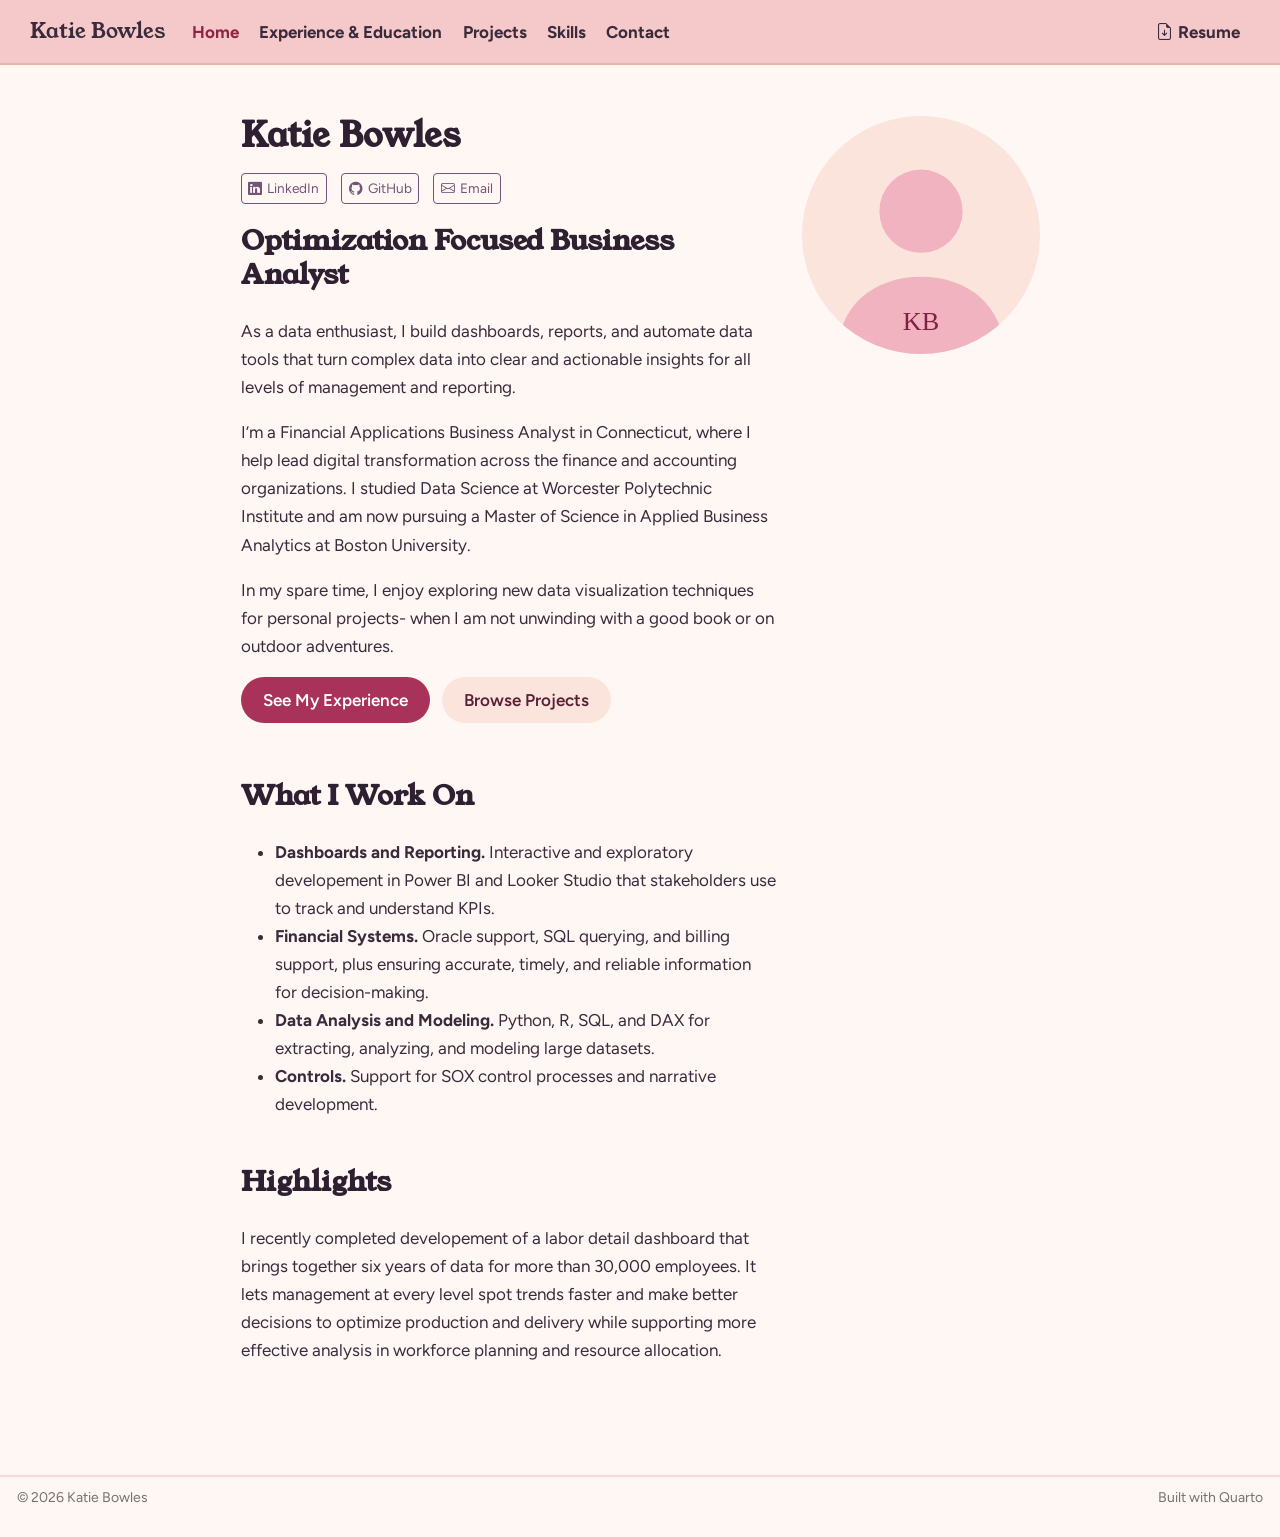
==== index.html @ 4d09daaf "Built site for gh-pages" ====
<!DOCTYPE html>
<html xmlns="http://www.w3.org/1999/xhtml" lang="en" xml:lang="en"><head>

<meta charset="utf-8">
<meta name="generator" content="quarto-1.10.19">

<meta name="viewport" content="width=device-width, initial-scale=1.0, user-scalable=yes">


<title>Katie Bowles</title>
<style>
/* Default styles provided by pandoc.
** See https://pandoc.org/MANUAL.html#variables-for-html for config info.
*/
span.smallcaps{font-variant: small-caps;}
div.columns{display: flex; gap: 1.5em;}
div.column{flex: auto;}
@media screen {
div.columns{gap: min(4vw, 1.5em);}
div.column{overflow-x: auto;}
}
div.hanging-indent{margin-left: 1.5em; text-indent: -1.5em;}
ul.task-list{list-style: none;}
ul.task-list li input[type="checkbox"] {
  width: 0.8em;
  margin: 0 0.8em 0.2em -1em; /* quarto-specific, see https://github.com/quarto-dev/quarto-cli/issues/4556 */ 
  vertical-align: middle;
}
</style>


<script src="site_libs/quarto-nav/quarto-nav.js"></script>
<script src="site_libs/quarto-nav/headroom.min.js"></script>
<script src="site_libs/clipboard/clipboard.min.js"></script>
<script src="site_libs/quarto-search/autocomplete.umd.js"></script>
<script src="site_libs/quarto-search/fuse.min.js"></script>
<script src="site_libs/quarto-search/quarto-search.js"></script>
<meta name="quarto:offset" content="./">
<link href="./images/favicon.svg" rel="icon" type="image/svg+xml">
<script src="site_libs/quarto-html/quarto.js" type="module"></script>
<script src="site_libs/quarto-html/tabsets/tabsets.js" type="module"></script>
<script src="site_libs/quarto-html/popper.min.js"></script>
<script src="site_libs/quarto-html/tippy.umd.min.js"></script>
<link href="site_libs/quarto-html/tippy.css" rel="stylesheet">
<link href="site_libs/quarto-html/quarto-syntax-highlighting-bf27225e3a48a9273f3daa8f8e829971.css" rel="stylesheet" id="quarto-text-highlighting-styles">
<script src="site_libs/bootstrap/bootstrap.min.js"></script>
<link href="site_libs/bootstrap/bootstrap-icons.css" rel="stylesheet">
<link href="site_libs/bootstrap/bootstrap-90f68e644dcb5bfd4378f5abfe0c123f.min.css" rel="stylesheet" append-hash="true" id="quarto-bootstrap" data-mode="light">
<script id="quarto-search-options" type="application/json">{
  "location": "navbar",
  "copy-button": false,
  "collapse-after": 3,
  "panel-placement": "end",
  "type": "overlay",
  "limit": 50,
  "keyboard-shortcut": [
    "f",
    "/",
    "s"
  ],
  "show-item-context": false,
  "language": {
    "search-no-results-text": "No results",
    "search-matching-documents-text": "matching documents",
    "search-copy-link-title": "Copy link to search",
    "search-hide-matches-text": "Hide additional matches",
    "search-more-match-text": "more match in this document",
    "search-more-matches-text": "more matches in this document",
    "search-clear-button-title": "Clear",
    "search-text-placeholder": "",
    "search-detached-cancel-button-title": "Cancel",
    "search-submit-button-title": "Submit",
    "search-label": "Search"
  }
}</script>
<style>html{ scroll-behavior: smooth; }</style>


<meta property="og:title" content="Katie Bowles">
<meta property="og:description" content="Portfolio of Katie Bowles: financial applications business analyst, data scientist, and Applied Business Analytics graduate student.">
<meta property="og:image" content="https://YOUR-GITHUB-USERNAME.github.io/YOUR-REPO/images/headshot.svg">
<meta property="og:site_name" content="Katie Bowles">
<meta name="twitter:title" content="Katie Bowles">
<meta name="twitter:description" content="Portfolio of Katie Bowles: financial applications business analyst, data scientist, and Applied Business Analytics graduate student.">
<meta name="twitter:image" content="https://YOUR-GITHUB-USERNAME.github.io/YOUR-REPO/images/headshot.svg">
<meta name="twitter:card" content="summary_large_image">
</head>

<body class="nav-fixed fullcontent quarto-light">

<div id="quarto-search-results"></div>
  <header id="quarto-header" class="headroom fixed-top">
    <nav class="navbar navbar-expand-lg " data-bs-theme="dark">
      <div class="navbar-container container-fluid">
      <div class="navbar-brand-container mx-auto">
    <a class="navbar-brand" href="./index.html">
    <span class="navbar-title">Katie Bowles</span>
    </a>
  </div>
          <button class="navbar-toggler" type="button" data-bs-toggle="collapse" data-bs-target="#navbarCollapse" aria-controls="navbarCollapse" role="menu" aria-expanded="false" aria-label="Toggle navigation" onclick="if (window.quartoToggleHeadroom) { window.quartoToggleHeadroom(); }">
  <span class="navbar-toggler-icon"></span>
</button>
          <div class="collapse navbar-collapse" id="navbarCollapse">
            <ul class="navbar-nav navbar-nav-scroll me-auto">
  <li class="nav-item">
    <a class="nav-link active" href="./index.html" aria-current="page"> 
<span class="menu-text">Home</span></a>
  </li>  
  <li class="nav-item">
    <a class="nav-link" href="./experience.html"> 
<span class="menu-text">Experience &amp; Education</span></a>
  </li>  
  <li class="nav-item">
    <a class="nav-link" href="./projects/index.html"> 
<span class="menu-text">Projects</span></a>
  </li>  
  <li class="nav-item">
    <a class="nav-link" href="./skills.html"> 
<span class="menu-text">Skills</span></a>
  </li>  
  <li class="nav-item">
    <a class="nav-link" href="./contact.html"> 
<span class="menu-text">Contact</span></a>
  </li>  
</ul>
            <ul class="navbar-nav navbar-nav-scroll ms-auto">
  <li class="nav-item">
    <a class="nav-link" href="./assets/Katie_Bowles_Resume.pdf"> <i class="bi bi-file-earmark-arrow-down" role="img">
</i> 
<span class="menu-text">Resume</span></a>
  </li>  
</ul>
          </div> <!-- /navcollapse -->
            <div class="quarto-navbar-tools">
</div>
      </div> <!-- /container-fluid -->
    </nav>
</header>
<!-- content -->
<div id="quarto-content" class="quarto-container page-columns page-rows-contents page-layout-article page-navbar">
<!-- sidebar -->
<!-- margin-sidebar -->
    
<!-- main -->
<div class="quarto-about-solana column-body">
  <div class="about-entity">
    <div class="entity-contents">
      <header id="title-block-header" class="quarto-title-block default">
<div class="quarto-title">
<h1 class="title">Katie Bowles</h1>
</div>
<div class="quarto-title-meta">
  </div>
</header> <div class="about-links">
  <a href="https://www.linkedin.com/in/katie-bowles00" class="about-link" rel="" target="">
    <i class="bi bi-linkedin"></i>
     <span class="about-link-text">LinkedIn</span>
  </a>
  <a href="https://github.com/kmbowles00" class="about-link" rel="" target="">
    <i class="bi bi-github"></i>
     <span class="about-link-text">GitHub</span>
  </a>
  <a href="mailto:kmbowles0@outlook.com" class="about-link" rel="" target="">
    <i class="bi bi-envelope"></i>
     <span class="about-link-text">Email</span>
  </a>
</div>
      <div class="about-contents"><main class="content" id="quarto-document-content">
<section id="optimization-focused-business-analyst" class="level2">
<h2 data-anchor-id="optimization-focused-business-analyst">Optimization Focused Business Analyst</h2>
<p>As a data enthusiast, I build dashboards, reports, and automate data tools that turn complex data into clear and actionable insights for all levels of management and reporting.</p>
<p>I’m a Financial Applications Business Analyst in Connecticut, where I help lead digital transformation across the finance and accounting organizations. I studied Data Science at Worcester Polytechnic Institute and am now pursuing a Master of Science in Applied Business Analytics at Boston University.</p>
<p>In my spare time, I enjoy exploring new data visualization techniques for personal projects- when I am not unwinding with a good book or on outdoor adventures.</p>
<p><a href="./experience.html" class="btn-rose">See My Experience</a> <a href="./projects/index.html" class="btn-soft">Browse Projects</a></p>
</section>
<section id="what-i-work-on" class="level2">
<h2 data-anchor-id="what-i-work-on">What I Work On</h2>
<ul>
<li><strong>Dashboards and Reporting.</strong> Interactive and exploratory developement in Power BI and Looker Studio that stakeholders use to track and understand KPIs.</li>
<li><strong>Financial Systems.</strong> Oracle support, SQL querying, and billing support, plus ensuring accurate, timely, and reliable information for decision-making.</li>
<li><strong>Data Analysis and Modeling.</strong> Python, R, SQL, and DAX for extracting, analyzing, and modeling large datasets.</li>
<li><strong>Controls.</strong> Support for SOX control processes and narrative development.</li>
</ul>
</section>
<section id="highlights" class="level2">
<h2 data-anchor-id="highlights">Highlights</h2>
<p>I recently completed developement of a labor detail dashboard that brings together six years of data for more than 30,000 employees. It lets management at every level spot trends faster and make better decisions to optimize production and delivery while supporting more effective analysis in workforce planning and resource allocation.</p>
<!-- TODO: add a 1-2 more sentences of personal notes. -->


</section>
</main></div>
    </div>
    <img src="images/headshot.svg" class="about-image
  round " style="height: 14em; width: 14em;">
  </div>
</div>
 <!-- /main -->
<script id="quarto-html-after-body" type="application/javascript">
  window.document.addEventListener("DOMContentLoaded", function (event) {
    const isCodeAnnotation = (el) => {
      for (const clz of el.classList) {
        if (clz.startsWith('code-annotation-')) {                     
          return true;
        }
      }
      return false;
    }
    const onCopySuccess = function(e) {
      // button target
      const button = e.trigger;
      // don't keep focus
      button.blur();
      // flash "checked"
      button.classList.add('code-copy-button-checked');
      var currentTitle = button.getAttribute("title");
      button.setAttribute("title", "Copied!");
      let tooltip;
      if (window.bootstrap) {
        button.setAttribute("data-bs-toggle", "tooltip");
        button.setAttribute("data-bs-placement", "left");
        button.setAttribute("data-bs-title", "Copied!");
        tooltip = new bootstrap.Tooltip(button, 
          { trigger: "manual", 
            customClass: "code-copy-button-tooltip",
            offset: [0, -8]});
        tooltip.show();    
      }
      setTimeout(function() {
        if (tooltip) {
          tooltip.hide();
          button.removeAttribute("data-bs-title");
          button.removeAttribute("data-bs-toggle");
          button.removeAttribute("data-bs-placement");
        }
        button.setAttribute("title", currentTitle);
        button.classList.remove('code-copy-button-checked');
      }, 1000);
      // clear code selection
      e.clearSelection();
    }
    const getTextToCopy = function(trigger) {
      const outerScaffold = trigger.parentElement.cloneNode(true);
      const codeEl = outerScaffold.querySelector('code');
      for (const childEl of codeEl.children) {
        if (isCodeAnnotation(childEl)) {
          childEl.remove();
        }
      }
      return codeEl.innerText;
    }
    const clipboard = new window.ClipboardJS('.code-copy-button:not([data-in-quarto-modal])', {
      text: getTextToCopy
    });
    clipboard.on('success', onCopySuccess);
    if (window.document.getElementById('quarto-embedded-source-code-modal')) {
      const clipboardModal = new window.ClipboardJS('.code-copy-button[data-in-quarto-modal]', {
        text: getTextToCopy,
        container: window.document.getElementById('quarto-embedded-source-code-modal')
      });
      clipboardModal.on('success', onCopySuccess);
    }
      var localhostRegex = new RegExp(/^(?:http|https):\/\/localhost\:?[0-9]*\//);
      var mailtoRegex = new RegExp(/^mailto:/);
        var filterRegex = new RegExp("https:\/\/YOUR-GITHUB-USERNAME\.github\.io\/YOUR-REPO");
      var isInternal = (href) => {
          return filterRegex.test(href) || localhostRegex.test(href) || mailtoRegex.test(href);
      }
      // Inspect non-navigation links and adorn them if external
     var links = window.document.querySelectorAll('a[href]:not(.nav-link):not(.navbar-brand):not(.toc-action):not(.sidebar-link):not(.sidebar-item-toggle):not(.pagination-link):not(.no-external):not([aria-hidden]):not(.dropdown-item):not(.quarto-navigation-tool):not(.about-link)');
      for (var i=0; i<links.length; i++) {
        const link = links[i];
        if (!isInternal(link.href)) {
          // undo the damage that might have been done by quarto-nav.js in the case of
          // links that we want to consider external
          if (link.dataset.originalHref !== undefined) {
            link.href = link.dataset.originalHref;
          }
            // target, if specified
            link.setAttribute("target", "_blank");
            if (link.getAttribute("rel") === null) {
              link.setAttribute("rel", "noopener");
            }
        }
      }
    function tippyHover(el, contentFn, onTriggerFn, onUntriggerFn) {
      const config = {
        allowHTML: true,
        maxWidth: 500,
        delay: 100,
        arrow: false,
        appendTo: function(el) {
            return el.parentElement;
        },
        interactive: true,
        interactiveBorder: 10,
        theme: 'quarto',
        placement: 'bottom-start',
      };
      if (contentFn) {
        config.content = contentFn;
      }
      if (onTriggerFn) {
        config.onTrigger = onTriggerFn;
      }
      if (onUntriggerFn) {
        config.onUntrigger = onUntriggerFn;
      }
      window.tippy(el, config); 
    }
    const noterefs = window.document.querySelectorAll('a[role="doc-noteref"]');
    for (var i=0; i<noterefs.length; i++) {
      const ref = noterefs[i];
      tippyHover(ref, function() {
        // use id or data attribute instead here
        let href = ref.getAttribute('data-footnote-href') || ref.getAttribute('href');
        try { href = new URL(href).hash; } catch {}
        const id = href.replace(/^#\/?/, "");
        const note = window.document.getElementById(id);
        if (note) {
          return note.innerHTML;
        } else {
          return "";
        }
      });
    }
    const xrefs = window.document.querySelectorAll('a.quarto-xref');
    const processXRef = (id, note) => {
      // Strip column container classes
      const stripColumnClz = (el) => {
        el.classList.remove("page-full", "page-columns");
        if (el.children) {
          for (const child of el.children) {
            stripColumnClz(child);
          }
        }
      }
      stripColumnClz(note)
      if (id === null || id.startsWith('sec-')) {
        // Special case sections, only their first couple elements
        const container = document.createElement("div");
        if (note.children && note.children.length > 2) {
          container.appendChild(note.children[0].cloneNode(true));
          for (let i = 1; i < note.children.length; i++) {
            const child = note.children[i];
            if (child.tagName === "P" && child.innerText === "") {
              continue;
            } else {
              container.appendChild(child.cloneNode(true));
              break;
            }
          }
          if (window.Quarto?.typesetMath) {
            window.Quarto.typesetMath(container);
          }
          return container.innerHTML
        } else {
          if (window.Quarto?.typesetMath) {
            window.Quarto.typesetMath(note);
          }
          return note.innerHTML;
        }
      } else {
        // Remove any anchor links if they are present
        const anchorLink = note.querySelector('a.anchorjs-link');
        if (anchorLink) {
          anchorLink.remove();
        }
        if (window.Quarto?.typesetMath) {
          window.Quarto.typesetMath(note);
        }
        if (note.classList.contains("callout")) {
          return note.outerHTML;
        } else {
          return note.innerHTML;
        }
      }
    }
    for (var i=0; i<xrefs.length; i++) {
      const xref = xrefs[i];
      tippyHover(xref, undefined, function(instance) {
        instance.disable();
        let url = xref.getAttribute('href');
        let hash = undefined; 
        if (url.startsWith('#')) {
          hash = url;
        } else {
          try { hash = new URL(url).hash; } catch {}
        }
        if (hash) {
          const id = hash.replace(/^#\/?/, "");
          const note = window.document.getElementById(id);
          if (note !== null) {
            try {
              const html = processXRef(id, note.cloneNode(true));
              instance.setContent(html);
            } finally {
              instance.enable();
              instance.show();
            }
          } else {
            // See if we can fetch this
            fetch(url.split('#')[0])
            .then(res => res.text())
            .then(html => {
              const parser = new DOMParser();
              const htmlDoc = parser.parseFromString(html, "text/html");
              const note = htmlDoc.getElementById(id);
              if (note !== null) {
                const html = processXRef(id, note);
                instance.setContent(html);
              } 
            }).finally(() => {
              instance.enable();
              instance.show();
            });
          }
        } else {
          // See if we can fetch a full url (with no hash to target)
          // This is a special case and we should probably do some content thinning / targeting
          fetch(url)
          .then(res => res.text())
          .then(html => {
            const parser = new DOMParser();
            const htmlDoc = parser.parseFromString(html, "text/html");
            const note = htmlDoc.querySelector('main.content');
            if (note !== null) {
              // This should only happen for chapter cross references
              // (since there is no id in the URL)
              // remove the first header
              if (note.children.length > 0 && note.children[0].tagName === "HEADER") {
                note.children[0].remove();
              }
              const html = processXRef(null, note);
              instance.setContent(html);
            } 
          }).finally(() => {
            instance.enable();
            instance.show();
          });
        }
      }, function(instance) {
      });
    }
        let selectedAnnoteEl;
        const selectorForAnnotation = ( cell, annotation) => {
          let cellAttr = 'data-code-cell="' + cell + '"';
          let lineAttr = 'data-code-annotation="' +  annotation + '"';
          const selector = 'span[' + cellAttr + '][' + lineAttr + ']';
          return selector;
        }
        const selectCodeLines = (annoteEl) => {
          const doc = window.document;
          const targetCell = annoteEl.getAttribute("data-target-cell");
          const targetAnnotation = annoteEl.getAttribute("data-target-annotation");
          const annoteSpan = window.document.querySelector(selectorForAnnotation(targetCell, targetAnnotation));
          const lines = annoteSpan.getAttribute("data-code-lines").split(",");
          const lineIds = lines.map((line) => {
            return targetCell + "-" + line;
          })
          let top = null;
          let height = null;
          let parent = null;
          if (lineIds.length > 0) {
              //compute the position of the single el (top and bottom and make a div)
              const el = window.document.getElementById(lineIds[0]);
              top = el.offsetTop;
              height = el.offsetHeight;
              parent = el.parentElement.parentElement;
            if (lineIds.length > 1) {
              const lastEl = window.document.getElementById(lineIds[lineIds.length - 1]);
              const bottom = lastEl.offsetTop + lastEl.offsetHeight;
              height = bottom - top;
            }
            if (top !== null && height !== null && parent !== null) {
              // cook up a div (if necessary) and position it 
              let div = window.document.getElementById("code-annotation-line-highlight");
              if (div === null) {
                div = window.document.createElement("div");
                div.setAttribute("id", "code-annotation-line-highlight");
                div.style.position = 'absolute';
                parent.appendChild(div);
              }
              div.style.top = top - 2 + "px";
              div.style.height = height + 4 + "px";
              div.style.left = 0;
              let gutterDiv = window.document.getElementById("code-annotation-line-highlight-gutter");
              if (gutterDiv === null) {
                gutterDiv = window.document.createElement("div");
                gutterDiv.setAttribute("id", "code-annotation-line-highlight-gutter");
                gutterDiv.style.position = 'absolute';
                const codeCell = window.document.getElementById(targetCell);
                const gutter = codeCell.querySelector('.code-annotation-gutter');
                gutter.appendChild(gutterDiv);
              }
              gutterDiv.style.top = top - 2 + "px";
              gutterDiv.style.height = height + 4 + "px";
            }
            selectedAnnoteEl = annoteEl;
          }
        };
        const unselectCodeLines = () => {
          const elementsIds = ["code-annotation-line-highlight", "code-annotation-line-highlight-gutter"];
          elementsIds.forEach((elId) => {
            const div = window.document.getElementById(elId);
            if (div) {
              div.remove();
            }
          });
          selectedAnnoteEl = undefined;
        };
          // Handle positioning of the toggle
      window.addEventListener(
        "resize",
        throttle(() => {
          elRect = undefined;
          if (selectedAnnoteEl) {
            selectCodeLines(selectedAnnoteEl);
          }
        }, 10)
      );
      function throttle(fn, ms) {
      let throttle = false;
      let timer;
        return (...args) => {
          if(!throttle) { // first call gets through
              fn.apply(this, args);
              throttle = true;
          } else { // all the others get throttled
              if(timer) clearTimeout(timer); // cancel #2
              timer = setTimeout(() => {
                fn.apply(this, args);
                timer = throttle = false;
              }, ms);
          }
        };
      }
        // Attach click handler to the DT
        const annoteDls = window.document.querySelectorAll('dt[data-target-cell]');
        for (const annoteDlNode of annoteDls) {
          annoteDlNode.addEventListener('click', (event) => {
            const clickedEl = event.target;
            if (clickedEl !== selectedAnnoteEl) {
              unselectCodeLines();
              const activeEl = window.document.querySelector('dt[data-target-cell].code-annotation-active');
              if (activeEl) {
                activeEl.classList.remove('code-annotation-active');
              }
              selectCodeLines(clickedEl);
              clickedEl.classList.add('code-annotation-active');
            } else {
              // Unselect the line
              unselectCodeLines();
              clickedEl.classList.remove('code-annotation-active');
            }
          });
        }
    const findCites = (el) => {
      const parentEl = el.parentElement;
      if (parentEl) {
        const cites = parentEl.dataset.cites;
        if (cites) {
          return {
            el,
            cites: cites.split(' ')
          };
        } else {
          return findCites(el.parentElement)
        }
      } else {
        return undefined;
      }
    };
    var bibliorefs = window.document.querySelectorAll('a[role="doc-biblioref"]');
    for (var i=0; i<bibliorefs.length; i++) {
      const ref = bibliorefs[i];
      const citeInfo = findCites(ref);
      if (citeInfo) {
        tippyHover(citeInfo.el, function() {
          var popup = window.document.createElement('div');
          citeInfo.cites.forEach(function(cite) {
            var citeDiv = window.document.createElement('div');
            citeDiv.classList.add('hanging-indent');
            citeDiv.classList.add('csl-entry');
            var biblioDiv = window.document.getElementById('ref-' + cite);
            if (biblioDiv) {
              citeDiv.innerHTML = biblioDiv.innerHTML;
            }
            popup.appendChild(citeDiv);
          });
          return popup.innerHTML;
        });
      }
    }
  });
  </script>
</div> <!-- /content -->
<footer class="footer">
  <div class="nav-footer">
    <div class="nav-footer-left">
<p>© 2026 Katie Bowles</p>
</div>   
    <div class="nav-footer-center">
      &nbsp;
    </div>
    <div class="nav-footer-right">
<p>Built with Quarto</p>
</div>
  </div>
</footer>




<script src="site_libs/quarto-html/zenscroll-min.js"></script>
</body></html>
---- site_libs/quarto-html/tippy.css ----
.tippy-box[data-animation=fade][data-state=hidden]{opacity:0}[data-tippy-root]{max-width:calc(100vw - 10px)}.tippy-box{position:relative;background-color:#333;color:#fff;border-radius:4px;font-size:14px;line-height:1.4;white-space:normal;outline:0;transition-property:transform,visibility,opacity}.tippy-box[data-placement^=top]>.tippy-arrow{bottom:0}.tippy-box[data-placement^=top]>.tippy-arrow:before{bottom:-7px;left:0;border-width:8px 8px 0;border-top-color:initial;transform-origin:center top}.tippy-box[data-placement^=bottom]>.tippy-arrow{top:0}.tippy-box[data-placement^=bottom]>.tippy-arrow:before{top:-7px;left:0;border-width:0 8px 8px;border-bottom-color:initial;transform-origin:center bottom}.tippy-box[data-placement^=left]>.tippy-arrow{right:0}.tippy-box[data-placement^=left]>.tippy-arrow:before{border-width:8px 0 8px 8px;border-left-color:initial;right:-7px;transform-origin:center left}.tippy-box[data-placement^=right]>.tippy-arrow{left:0}.tippy-box[data-placement^=right]>.tippy-arrow:before{left:-7px;border-width:8px 8px 8px 0;border-right-color:initial;transform-origin:center right}.tippy-box[data-inertia][data-state=visible]{transition-timing-function:cubic-bezier(.54,1.5,.38,1.11)}.tippy-arrow{width:16px;height:16px;color:#333}.tippy-arrow:before{content:"";position:absolute;border-color:transparent;border-style:solid}.tippy-content{position:relative;padding:5px 9px;z-index:1}
---- site_libs/quarto-html/quarto-syntax-highlighting-bf27225e3a48a9273f3daa8f8e829971.css ----
/* quarto syntax highlight colors */
:root {
  --quarto-hl-ot-color: #003B4F;
  --quarto-hl-at-color: #657422;
  --quarto-hl-ss-color: #20794D;
  --quarto-hl-an-color: #5E5E5E;
  --quarto-hl-fu-color: #4758AB;
  --quarto-hl-st-color: #20794D;
  --quarto-hl-cf-color: #003B4F;
  --quarto-hl-op-color: #5E5E5E;
  --quarto-hl-er-color: #AD0000;
  --quarto-hl-bn-color: #AD0000;
  --quarto-hl-al-color: #AD0000;
  --quarto-hl-va-color: #111111;
  --quarto-hl-bu-color: inherit;
  --quarto-hl-ex-color: inherit;
  --quarto-hl-pp-color: #AD0000;
  --quarto-hl-in-color: #5E5E5E;
  --quarto-hl-vs-color: #20794D;
  --quarto-hl-wa-color: #5E5E5E;
  --quarto-hl-do-color: #5E5E5E;
  --quarto-hl-im-color: #00769E;
  --quarto-hl-ch-color: #20794D;
  --quarto-hl-dt-color: #AD0000;
  --quarto-hl-fl-color: #AD0000;
  --quarto-hl-co-color: #5E5E5E;
  --quarto-hl-cv-color: #5E5E5E;
  --quarto-hl-cn-color: #8f5902;
  --quarto-hl-sc-color: #5E5E5E;
  --quarto-hl-dv-color: #AD0000;
  --quarto-hl-kw-color: #003B4F;
}

/* other quarto variables */
:root {
  --quarto-font-monospace: SFMono-Regular, Menlo, Monaco, Consolas, "Liberation Mono", "Courier New", monospace;
}

/* syntax highlight based on Pandoc's rules */
pre > code.sourceCode > span {
  color: #003B4F;
}

code.sourceCode > span {
  color: #003B4F;
}

div.sourceCode,
div.sourceCode pre.sourceCode {
  color: #003B4F;
}

/* Normal */
code span {
  color: #003B4F;
}

/* Alert */
code span.al {
  color: #AD0000;
  font-style: inherit;
}

/* Annotation */
code span.an {
  color: #5E5E5E;
  font-style: inherit;
}

/* Attribute */
code span.at {
  color: #657422;
  font-style: inherit;
}

/* BaseN */
code span.bn {
  color: #AD0000;
  font-style: inherit;
}

/* BuiltIn */
code span.bu {
  font-style: inherit;
}

/* ControlFlow */
code span.cf {
  color: #003B4F;
  font-weight: bold;
  font-style: inherit;
}

/* Char */
code span.ch {
  color: #20794D;
  font-style: inherit;
}

/* Constant */
code span.cn {
  color: #8f5902;
  font-style: inherit;
}

/* Comment */
code span.co {
  color: #5E5E5E;
  font-style: inherit;
}

/* CommentVar */
code span.cv {
  color: #5E5E5E;
  font-style: italic;
}

/* Documentation */
code span.do {
  color: #5E5E5E;
  font-style: italic;
}

/* DataType */
code span.dt {
  color: #AD0000;
  font-style: inherit;
}

/* DecVal */
code span.dv {
  color: #AD0000;
  font-style: inherit;
}

/* Error */
code span.er {
  color: #AD0000;
  font-style: inherit;
}

/* Extension */
code span.ex {
  font-style: inherit;
}

/* Float */
code span.fl {
  color: #AD0000;
  font-style: inherit;
}

/* Function */
code span.fu {
  color: #4758AB;
  font-style: inherit;
}

/* Import */
code span.im {
  color: #00769E;
  font-style: inherit;
}

/* Information */
code span.in {
  color: #5E5E5E;
  font-style: inherit;
}

/* Keyword */
code span.kw {
  color: #003B4F;
  font-weight: bold;
  font-style: inherit;
}

/* Operator */
code span.op {
  color: #5E5E5E;
  font-style: inherit;
}

/* Other */
code span.ot {
  color: #003B4F;
  font-style: inherit;
}

/* Preprocessor */
code span.pp {
  color: #AD0000;
  font-style: inherit;
}

/* SpecialChar */
code span.sc {
  color: #5E5E5E;
  font-style: inherit;
}

/* SpecialString */
code span.ss {
  color: #20794D;
  font-style: inherit;
}

/* String */
code span.st {
  color: #20794D;
  font-style: inherit;
}

/* Variable */
code span.va {
  color: #111111;
  font-style: inherit;
}

/* VerbatimString */
code span.vs {
  color: #20794D;
  font-style: inherit;
}

/* Warning */
code span.wa {
  color: #5E5E5E;
  font-style: italic;
}

.prevent-inlining {
  content: "</";
}

/*# sourceMappingURL=8be38f48d34c45af72792cbd699585e7.css.map */
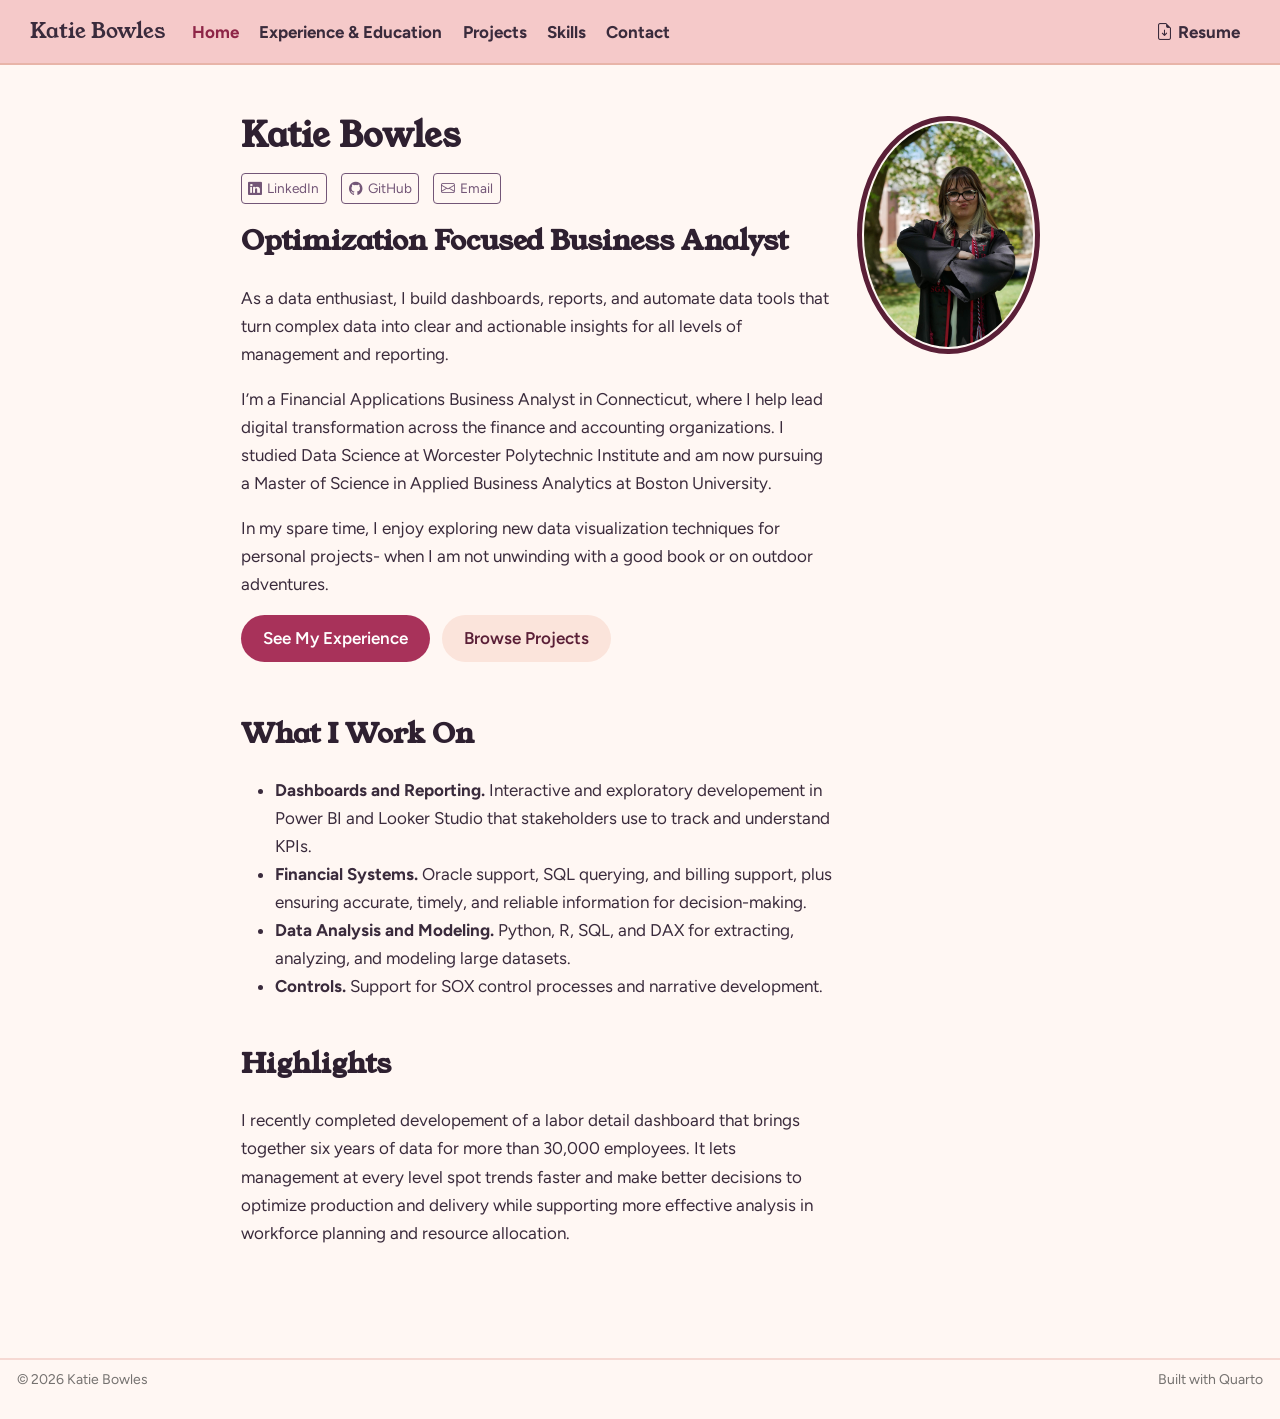
==== commit 405e9a25: "Built site for gh-pages" ====
--- a/index.html
+++ b/index.html
@@ -45,7 +45,7 @@
 <link href="site_libs/quarto-html/quarto-syntax-highlighting-bf27225e3a48a9273f3daa8f8e829971.css" rel="stylesheet" id="quarto-text-highlighting-styles">
 <script src="site_libs/bootstrap/bootstrap.min.js"></script>
 <link href="site_libs/bootstrap/bootstrap-icons.css" rel="stylesheet">
-<link href="site_libs/bootstrap/bootstrap-90f68e644dcb5bfd4378f5abfe0c123f.min.css" rel="stylesheet" append-hash="true" id="quarto-bootstrap" data-mode="light">
+<link href="site_libs/bootstrap/bootstrap-8752fcba39781d4973de8a0189c66a85.min.css" rel="stylesheet" append-hash="true" id="quarto-bootstrap" data-mode="light">
 <script id="quarto-search-options" type="application/json">{
   "location": "navbar",
   "copy-button": false,
@@ -78,11 +78,11 @@
 
 <meta property="og:title" content="Katie Bowles">
 <meta property="og:description" content="Portfolio of Katie Bowles: financial applications business analyst, data scientist, and Applied Business Analytics graduate student.">
-<meta property="og:image" content="https://YOUR-GITHUB-USERNAME.github.io/YOUR-REPO/images/headshot.svg">
+<meta property="og:image" content="https://YOUR-GITHUB-USERNAME.github.io/YOUR-REPO/portfolio_pic.jpg">
 <meta property="og:site_name" content="Katie Bowles">
 <meta name="twitter:title" content="Katie Bowles">
 <meta name="twitter:description" content="Portfolio of Katie Bowles: financial applications business analyst, data scientist, and Applied Business Analytics graduate student.">
-<meta name="twitter:image" content="https://YOUR-GITHUB-USERNAME.github.io/YOUR-REPO/images/headshot.svg">
+<meta name="twitter:image" content="https://YOUR-GITHUB-USERNAME.github.io/YOUR-REPO/portfolio_pic.jpg">
 <meta name="twitter:card" content="summary_large_image">
 </head>
 
@@ -152,11 +152,11 @@
 <div class="quarto-title-meta">
   </div>
 </header> <div class="about-links">
-  <a href="https://www.linkedin.com/in/katie-bowles00" class="about-link" rel="" target="">
+  <a href="https://www.linkedin.com/in/YOUR-HANDLE" class="about-link" rel="" target="">
     <i class="bi bi-linkedin"></i>
      <span class="about-link-text">LinkedIn</span>
   </a>
-  <a href="https://github.com/kmbowles00" class="about-link" rel="" target="">
+  <a href="https://github.com/YOUR-USERNAME" class="about-link" rel="" target="">
     <i class="bi bi-github"></i>
      <span class="about-link-text">GitHub</span>
   </a>
@@ -191,7 +191,7 @@
 </section>
 </main></div>
     </div>
-    <img src="images/headshot.svg" class="about-image
+    <img src="portfolio_pic.jpg" class="about-image
   round " style="height: 14em; width: 14em;">
   </div>
 </div>
